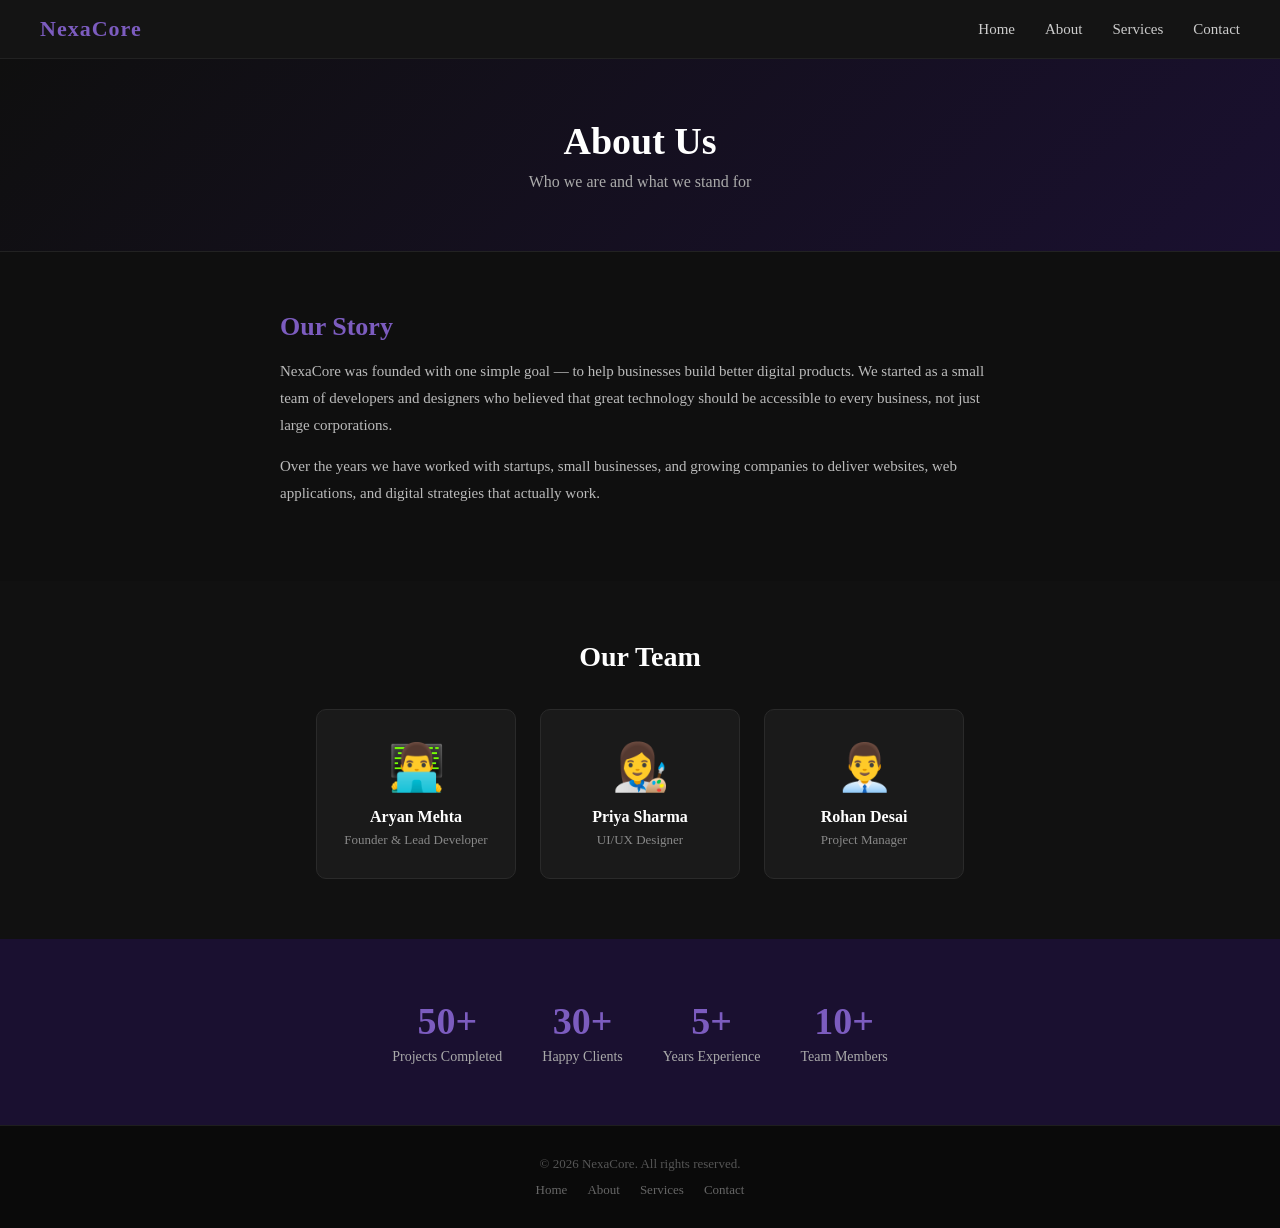
==== about.html @ a58570cc "Add files via upload" ====
<!DOCTYPE html>
<html lang="en">
<head>
  <meta charset="UTF-8" />
  <meta name="viewport" content="width=device-width, initial-scale=1.0"/>
  <title>About — NexaCore</title>
  <link rel="stylesheet" href="style.css" />
</head>
<body>

  <!-- navigation bar -->
  <nav class="navbar">
    <div class="logo">NexaCore</div>
    <ul class="nav-links" id="navLinks">
      <li><a href="index.html">Home</a></li>
      <li><a href="about.html">About</a></li>
      <li><a href="services.html">Services</a></li>
      <li><a href="contact.html">Contact</a></li>
    </ul>
    <div class="hamburger" id="hamburger">
      <span></span>
      <span></span>
      <span></span>
    </div>
  </nav>

  <!-- page header -->
  <section class="page-header">
    <h1>About Us</h1>
    <p>Who we are and what we stand for</p>
  </section>

  <!-- company story -->
  <section class="about-story">
    <h2>Our Story</h2>
    <p>NexaCore was founded with one simple goal — to help businesses build better digital products. We started as a small team of developers and designers who believed that great technology should be accessible to every business, not just large corporations.</p>
    <p>Over the years we have worked with startups, small businesses, and growing companies to deliver websites, web applications, and digital strategies that actually work.</p>
  </section>

  <!-- team section -->
  <section class="team">
    <h2>Our Team</h2>
    <div class="team-grid">

      <div class="team-card">
        <div class="team-avatar">👨‍💻</div>
        <h3>Aryan Mehta</h3>
        <p>Founder & Lead Developer</p>
      </div>

      <div class="team-card">
        <div class="team-avatar">👩‍🎨</div>
        <h3>Priya Sharma</h3>
        <p>UI/UX Designer</p>
      </div>

      <div class="team-card">
        <div class="team-avatar">👨‍💼</div>
        <h3>Rohan Desai</h3>
        <p>Project Manager</p>
      </div>

    </div>
  </section>

  <!-- stats section -->
  <section class="stats">
    <div class="stat-item">
      <h2>50+</h2>
      <p>Projects Completed</p>
    </div>
    <div class="stat-item">
      <h2>30+</h2>
      <p>Happy Clients</p>
    </div>
    <div class="stat-item">
      <h2>5+</h2>
      <p>Years Experience</p>
    </div>
    <div class="stat-item">
      <h2>10+</h2>
      <p>Team Members</p>
    </div>
  </section>

  <!-- footer -->
  <footer class="footer">
    <p>© 2026 NexaCore. All rights reserved.</p>
    <div class="footer-links">
      <a href="index.html">Home</a>
      <a href="about.html">About</a>
      <a href="services.html">Services</a>
      <a href="contact.html">Contact</a>
    </div>
  </footer>

  <script src="script.js"></script>

</body>
</html>
---- style.css ----
/* basic reset */
* {
  margin: 0;
  padding: 0;
  box-sizing: border-box;
}

body {
  background-color: #0f0f0f;
  color: #e0e0e0;
  font-family: Georgia, serif;
}

/* ========================
   NAVBAR
======================== */

.navbar {
  display: flex;
  justify-content: space-between;
  align-items: center;
  padding: 16px 40px;
  background-color: #141414;
  border-bottom: 1px solid #222;
  position: sticky;
  top: 0;
  z-index: 100;
}

.logo {
  font-size: 22px;
  font-weight: bold;
  color: #7c5cbf;
  letter-spacing: 1px;
}

.nav-links {
  list-style: none;
  display: flex;
  gap: 30px;
}

.nav-links a {
  text-decoration: none;
  color: #ccc;
  font-size: 15px;
  transition: color 0.3s;
}

.nav-links a:hover {
  color: #7c5cbf;
}

/* hamburger button */
.hamburger {
  display: none;
  flex-direction: column;
  gap: 5px;
  cursor: pointer;
}

.hamburger span {
  width: 25px;
  height: 3px;
  background-color: #ccc;
  border-radius: 3px;
}

/* mobile nav */
@media (max-width: 600px) {
  .hamburger {
    display: flex;
  }

  .nav-links {
    display: none;
    flex-direction: column;
    background-color: #141414;
    position: absolute;
    top: 60px;
    right: 0;
    width: 100%;
    padding: 20px;
    gap: 16px;
    border-top: 1px solid #222;
  }

  .nav-links.open {
    display: flex;
  }
}

/* ========================
   HERO
======================== */

.hero {
  min-height: 90vh;
  display: flex;
  align-items: center;
  justify-content: center;
  text-align: center;
  padding: 60px 20px;
  background: linear-gradient(135deg, #0f0f0f, #1a1030);
}

.hero-content h1 {
  font-size: 46px;
  color: #ffffff;
  margin-bottom: 20px;
  line-height: 1.2;
}

.hero-content p {
  font-size: 18px;
  color: #aaa;
  max-width: 600px;
  margin: 0 auto 30px auto;
  line-height: 1.7;
}

/* buttons */
.btn {
  display: inline-block;
  padding: 12px 28px;
  background-color: #7c5cbf;
  color: white;
  text-decoration: none;
  border-radius: 6px;
  font-size: 15px;
  margin: 6px;
  transition: background-color 0.3s;
  font-family: Georgia, serif;
  border: none;
  cursor: pointer;
}

.btn:hover {
  background-color: #5e3fa3;
}

.btn-outline {
  background-color: transparent;
  border: 2px solid #7c5cbf;
  color: #7c5cbf;
}

.btn-outline:hover {
  background-color: #7c5cbf;
  color: white;
}

/* ========================
   FEATURES
======================== */

.features {
  padding: 70px 40px;
  text-align: center;
  background-color: #111;
}

.features h2 {
  font-size: 30px;
  color: #fff;
  margin-bottom: 40px;
}

.features-grid {
  display: flex;
  justify-content: center;
  gap: 24px;
  flex-wrap: wrap;
}

.feature-card {
  background-color: #1a1a1a;
  border: 1px solid #2a2a2a;
  border-radius: 10px;
  padding: 30px;
  width: 28%;
  min-width: 220px;
  transition: transform 0.3s;
}

.feature-card:hover {
  transform: translateY(-6px);
}

.feature-card h3 {
  font-size: 18px;
  color: #7c5cbf;
  margin-bottom: 12px;
}

.feature-card p {
  font-size: 14px;
  color: #aaa;
  line-height: 1.6;
}

/* ========================
   CTA
======================== */

.cta {
  padding: 70px 40px;
  text-align: center;
  background-color: #1a1030;
}

.cta h2 {
  font-size: 30px;
  color: #fff;
  margin-bottom: 12px;
}

.cta p {
  font-size: 16px;
  color: #aaa;
  margin-bottom: 24px;
}

/* ========================
   PAGE HEADER
======================== */

.page-header {
  padding: 60px 40px;
  text-align: center;
  background: linear-gradient(135deg, #0f0f0f, #1a1030);
  border-bottom: 1px solid #222;
}

.page-header h1 {
  font-size: 38px;
  color: #fff;
  margin-bottom: 10px;
}

.page-header p {
  font-size: 16px;
  color: #aaa;
}

/* ========================
   ABOUT PAGE
======================== */

.about-story {
  padding: 60px 40px;
  max-width: 800px;
  margin: 0 auto;
}

.about-story h2 {
  font-size: 26px;
  color: #7c5cbf;
  margin-bottom: 16px;
}

.about-story p {
  font-size: 15px;
  color: #bbb;
  line-height: 1.8;
  margin-bottom: 14px;
}

/* team */
.team {
  padding: 60px 40px;
  text-align: center;
  background-color: #111;
}

.team h2 {
  font-size: 28px;
  color: #fff;
  margin-bottom: 36px;
}

.team-grid {
  display: flex;
  justify-content: center;
  gap: 24px;
  flex-wrap: wrap;
}

.team-card {
  background-color: #1a1a1a;
  border: 1px solid #2a2a2a;
  border-radius: 10px;
  padding: 30px 24px;
  width: 200px;
}

.team-avatar {
  font-size: 46px;
  margin-bottom: 14px;
}

.team-card h3 {
  font-size: 16px;
  color: #fff;
  margin-bottom: 6px;
}

.team-card p {
  font-size: 13px;
  color: #888;
}

/* stats */
.stats {
  display: flex;
  justify-content: center;
  gap: 40px;
  flex-wrap: wrap;
  padding: 60px 40px;
  background-color: #1a1030;
  text-align: center;
}

.stat-item h2 {
  font-size: 38px;
  color: #7c5cbf;
  margin-bottom: 6px;
}

.stat-item p {
  font-size: 14px;
  color: #aaa;
}

/* ========================
   SERVICES PAGE
======================== */

.services-section {
  padding: 60px 40px;
}

.services-grid {
  display: grid;
  grid-template-columns: repeat(3, 1fr);
  gap: 24px;
  max-width: 1000px;
  margin: 0 auto;
}

.service-card {
  background-color: #1a1a1a;
  border: 1px solid #2a2a2a;
  border-radius: 10px;
  padding: 28px;
  transition: transform 0.3s;
}

.service-card:hover {
  transform: translateY(-5px);
}

.service-icon {
  font-size: 32px;
  margin-bottom: 14px;
}

.service-card h3 {
  font-size: 17px;
  color: #7c5cbf;
  margin-bottom: 10px;
}

.service-card p {
  font-size: 14px;
  color: #aaa;
  line-height: 1.6;
}

@media (max-width: 768px) {
  .services-grid {
    grid-template-columns: repeat(2, 1fr);
  }
}

@media (max-width: 480px) {
  .services-grid {
    grid-template-columns: 1fr;
  }
}

/* ========================
   CONTACT PAGE
======================== */

.contact-section {
  display: flex;
  gap: 40px;
  padding: 60px 40px;
  max-width: 900px;
  margin: 0 auto;
  flex-wrap: wrap;
}

.contact-info {
  flex: 1;
  min-width: 240px;
}

.contact-info h2 {
  font-size: 24px;
  color: #fff;
  margin-bottom: 14px;
}

.contact-info p {
  font-size: 14px;
  color: #aaa;
  line-height: 1.7;
  margin-bottom: 20px;
}

.info-item {
  display: flex;
  align-items: center;
  gap: 12px;
  margin-bottom: 14px;
}

.info-item span {
  font-size: 20px;
}

.info-item p {
  font-size: 14px;
  color: #bbb;
  margin: 0;
}

/* contact form */
.contact-form {
  flex: 1;
  min-width: 260px;
  display: flex;
  flex-direction: column;
  gap: 14px;
}

.contact-form input,
.contact-form textarea {
  padding: 12px;
  background-color: #1a1a1a;
  border: 1px solid #333;
  border-radius: 6px;
  color: #eee;
  font-size: 14px;
  font-family: Georgia, serif;
  outline: none;
}

.contact-form input:focus,
.contact-form textarea:focus {
  border-color: #7c5cbf;
}

.contact-form button {
  padding: 12px;
  background-color: #7c5cbf;
  color: white;
  border: none;
  border-radius: 6px;
  font-size: 15px;
  cursor: pointer;
  font-family: Georgia, serif;
  transition: background-color 0.3s;
}

.contact-form button:hover {
  background-color: #5e3fa3;
}

.form-msg {
  font-size: 14px;
  color: #4caf50;
  text-align: center;
}

/* ========================
   FOOTER
======================== */

.footer {
  background-color: #0a0a0a;
  padding: 30px 40px;
  text-align: center;
  border-top: 1px solid #1e1e1e;
}

.footer p {
  font-size: 13px;
  color: #555;
  margin-bottom: 10px;
}

.footer-links {
  display: flex;
  justify-content: center;
  gap: 20px;
}

.footer-links a {
  color: #666;
  text-decoration: none;
  font-size: 13px;
  transition: color 0.3s;
}

.footer-links a:hover {
  color: #7c5cbf;
}

/* mobile adjustments */
@media (max-width: 600px) {
  .hero-content h1 {
    font-size: 30px;
  }

  .features {
    padding: 40px 20px;
  }

  .about-story {
    padding: 40px 20px;
  }

  .contact-section {
    padding: 40px 20px;
  }

  .stats {
    gap: 20px;
  }
}
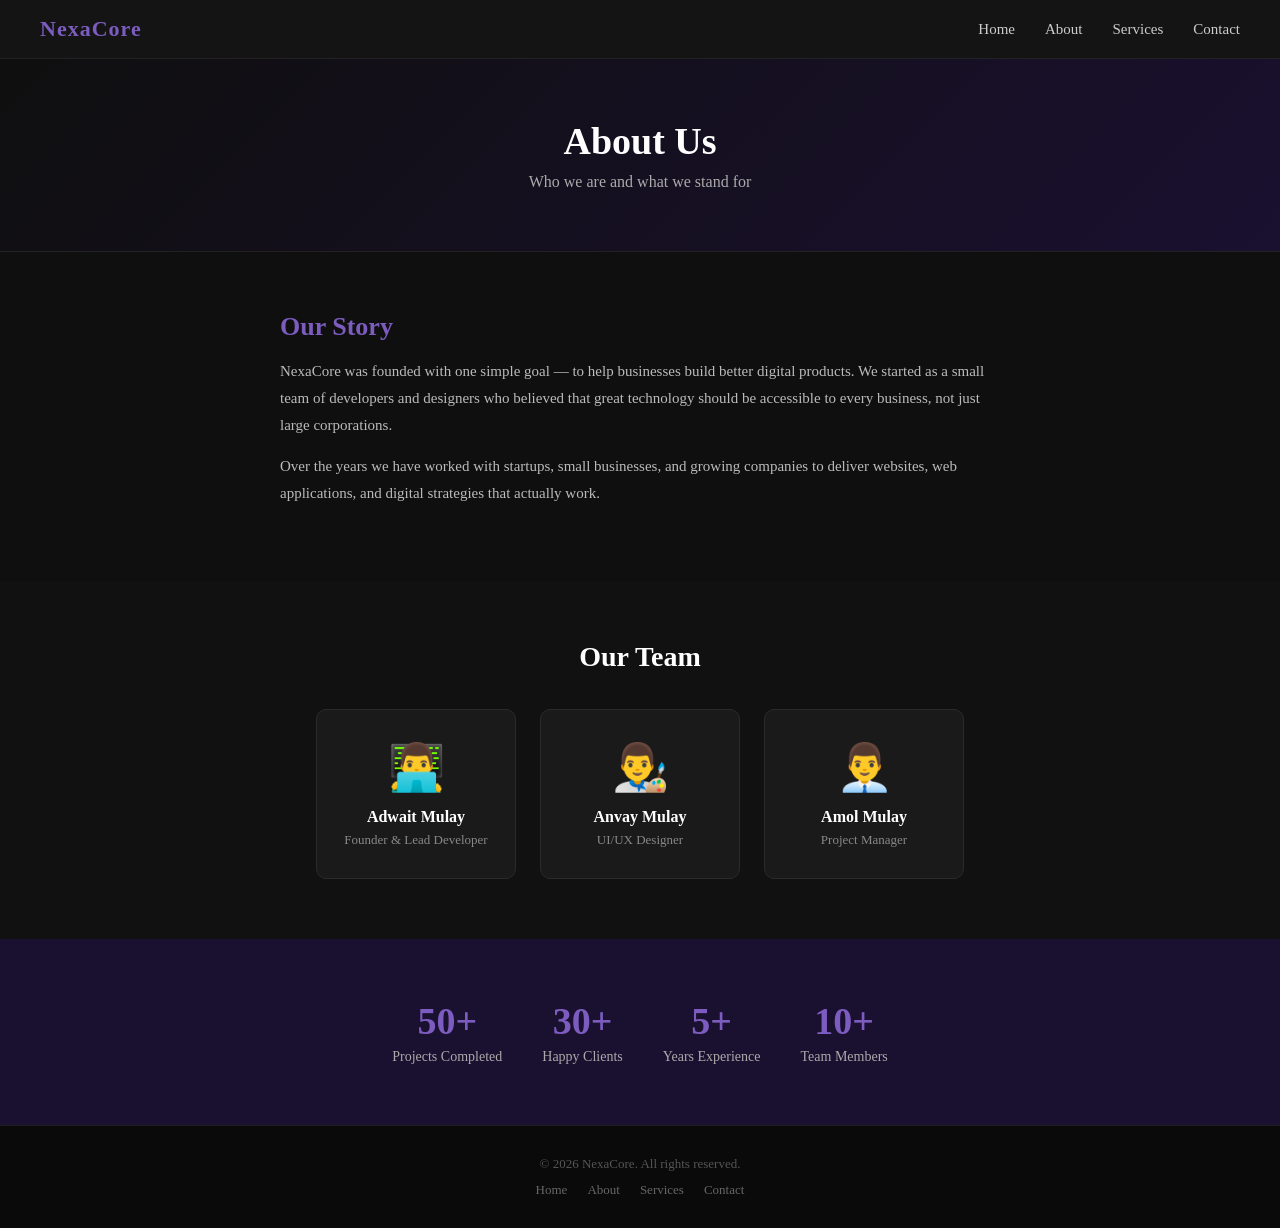
==== commit ec3763bd: "Update about.html" ====
--- a/about.html
+++ b/about.html
@@ -44,19 +44,19 @@
 
       <div class="team-card">
         <div class="team-avatar">👨‍💻</div>
-        <h3>Aryan Mehta</h3>
+        <h3>Adwait Mulay</h3>
         <p>Founder & Lead Developer</p>
       </div>
 
       <div class="team-card">
-        <div class="team-avatar">👩‍🎨</div>
-        <h3>Priya Sharma</h3>
+        <div class="team-avatar">👨‍🎨</div>
+        <h3>Anvay Mulay</h3>
         <p>UI/UX Designer</p>
       </div>
 
       <div class="team-card">
         <div class="team-avatar">👨‍💼</div>
-        <h3>Rohan Desai</h3>
+        <h3>Amol Mulay</h3>
         <p>Project Manager</p>
       </div>
 
